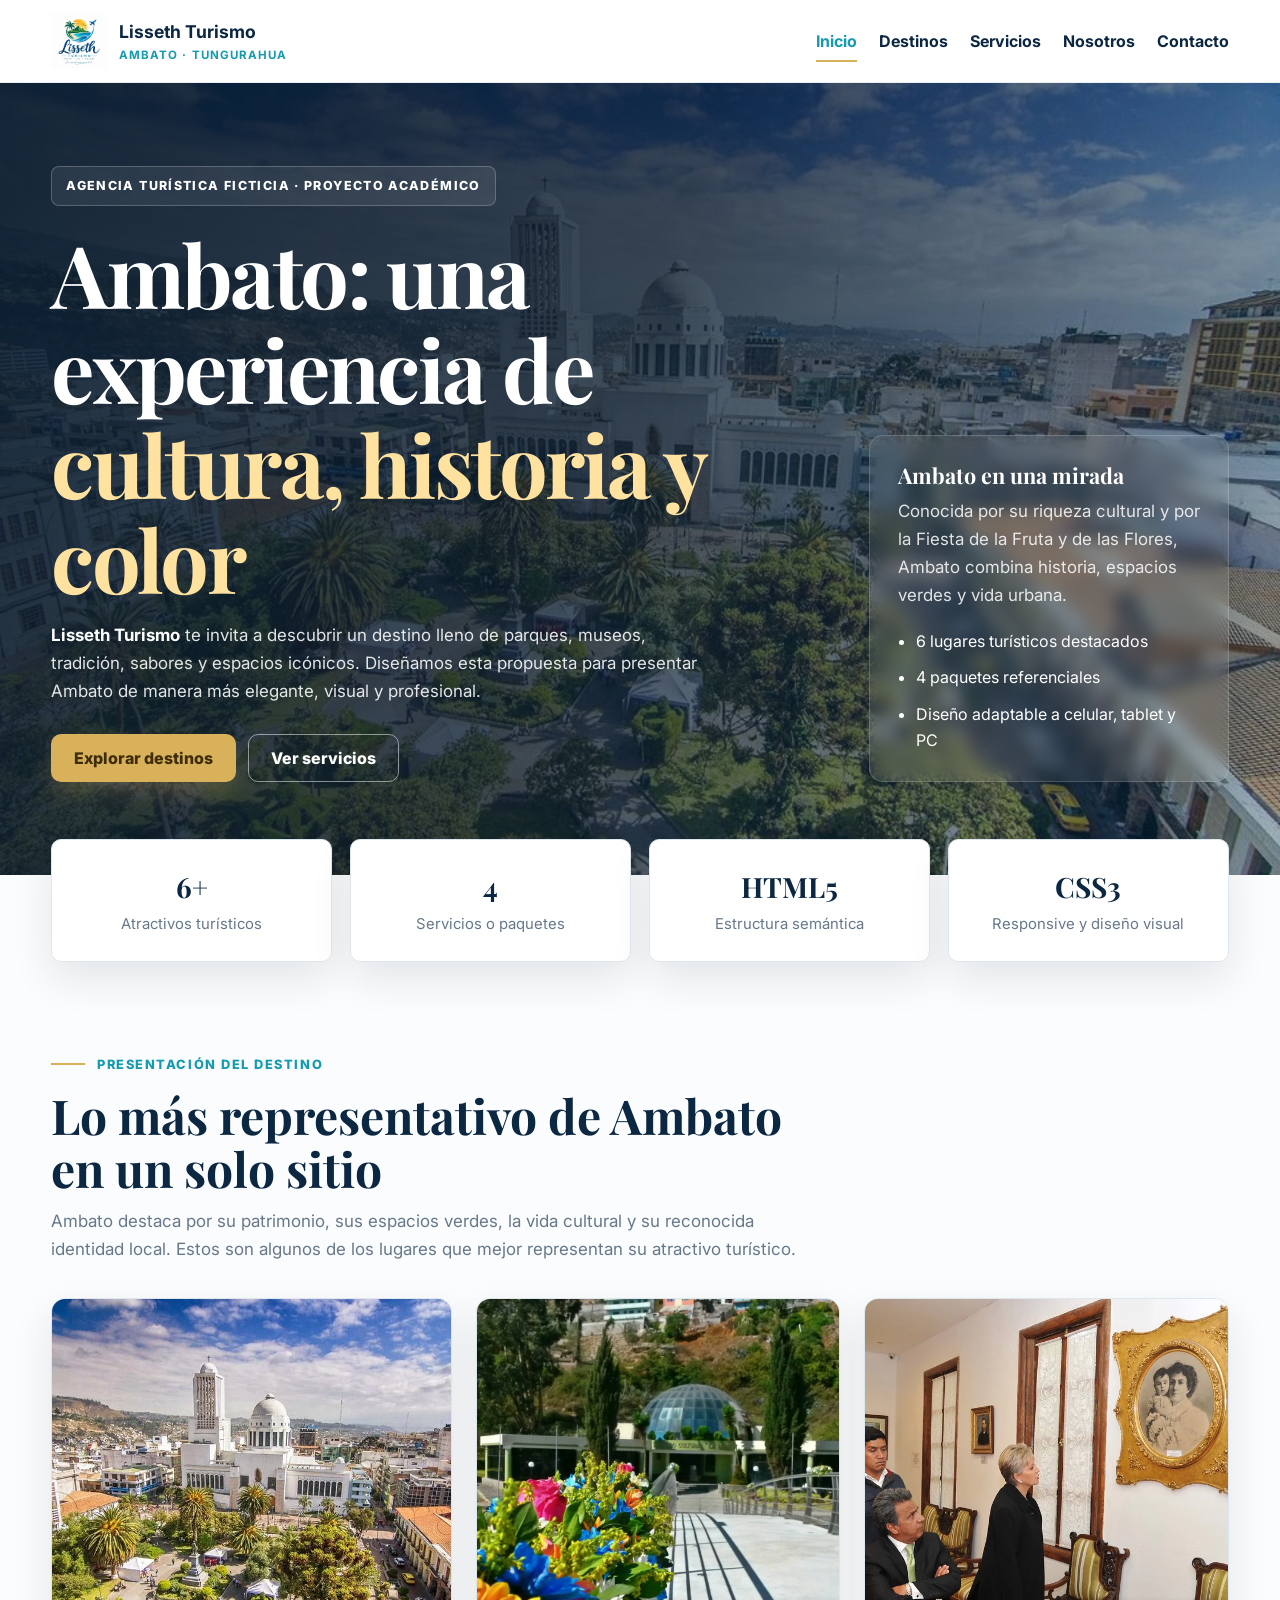
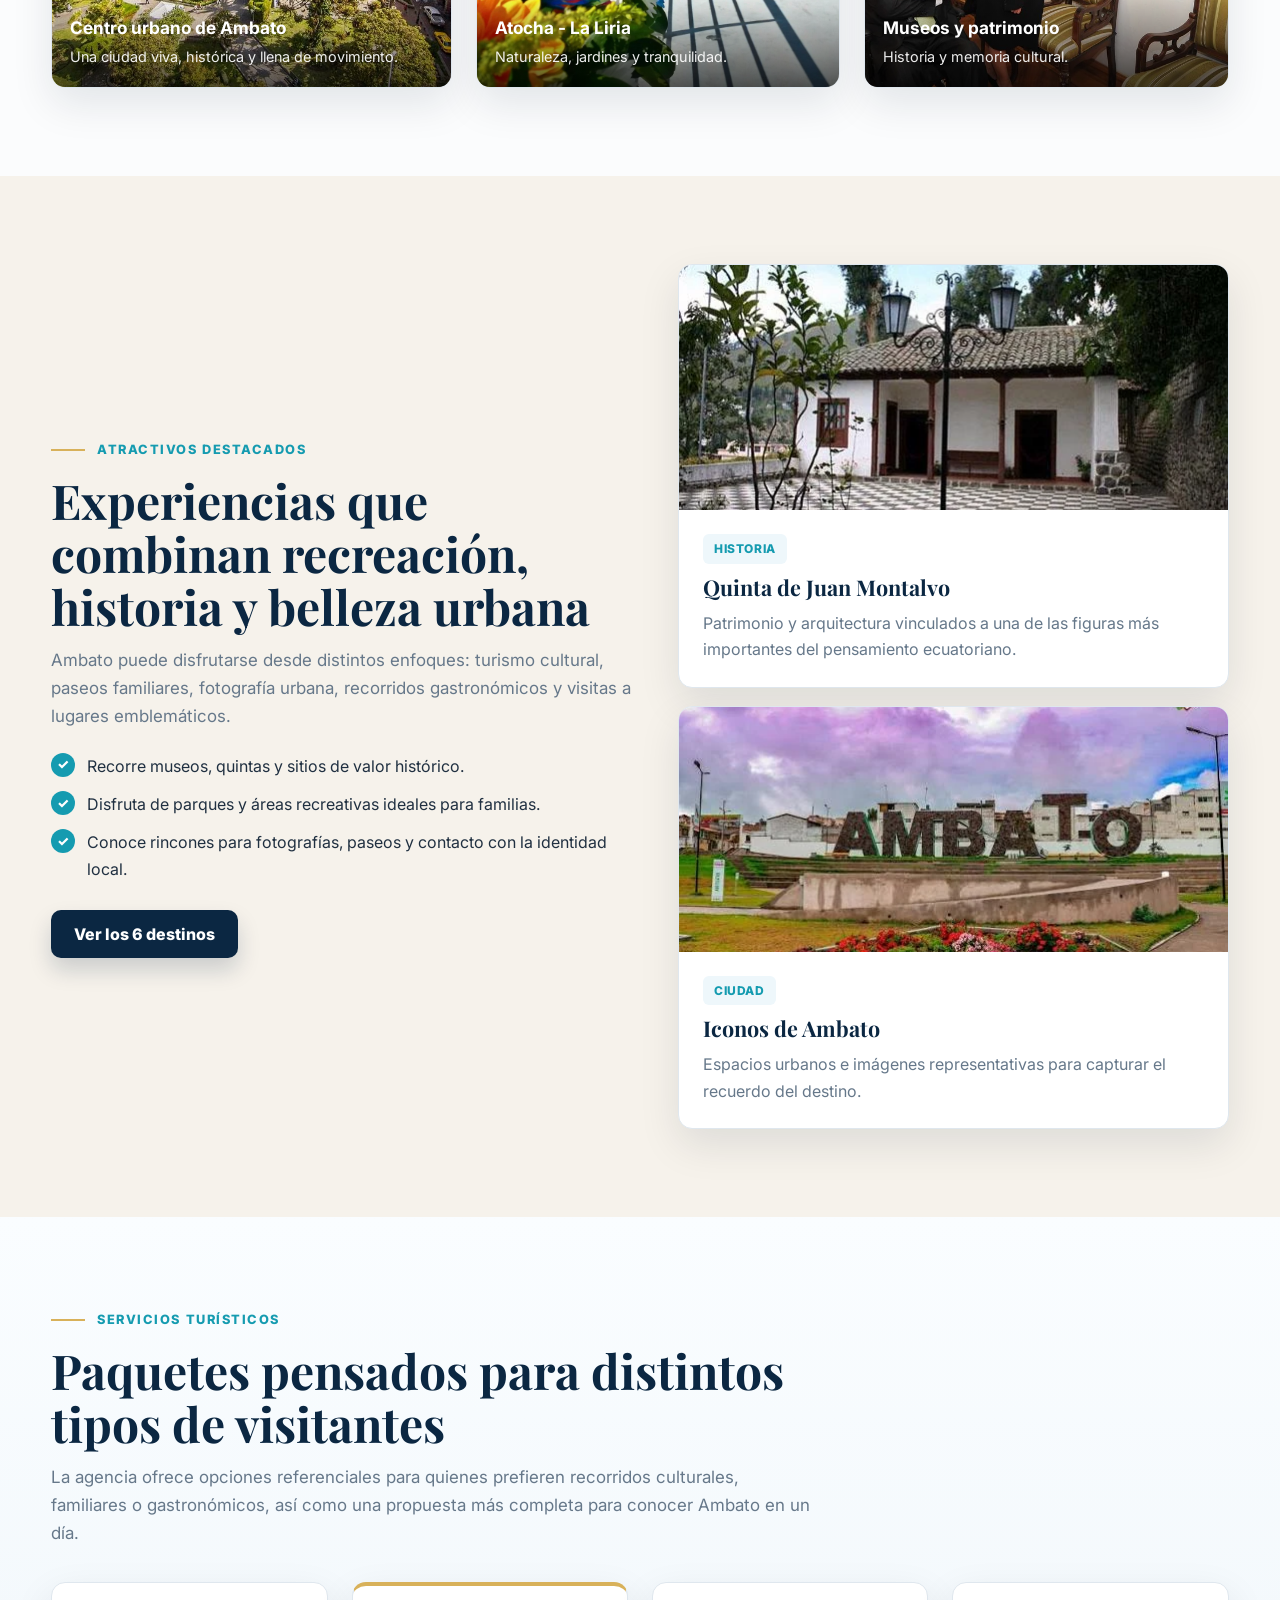
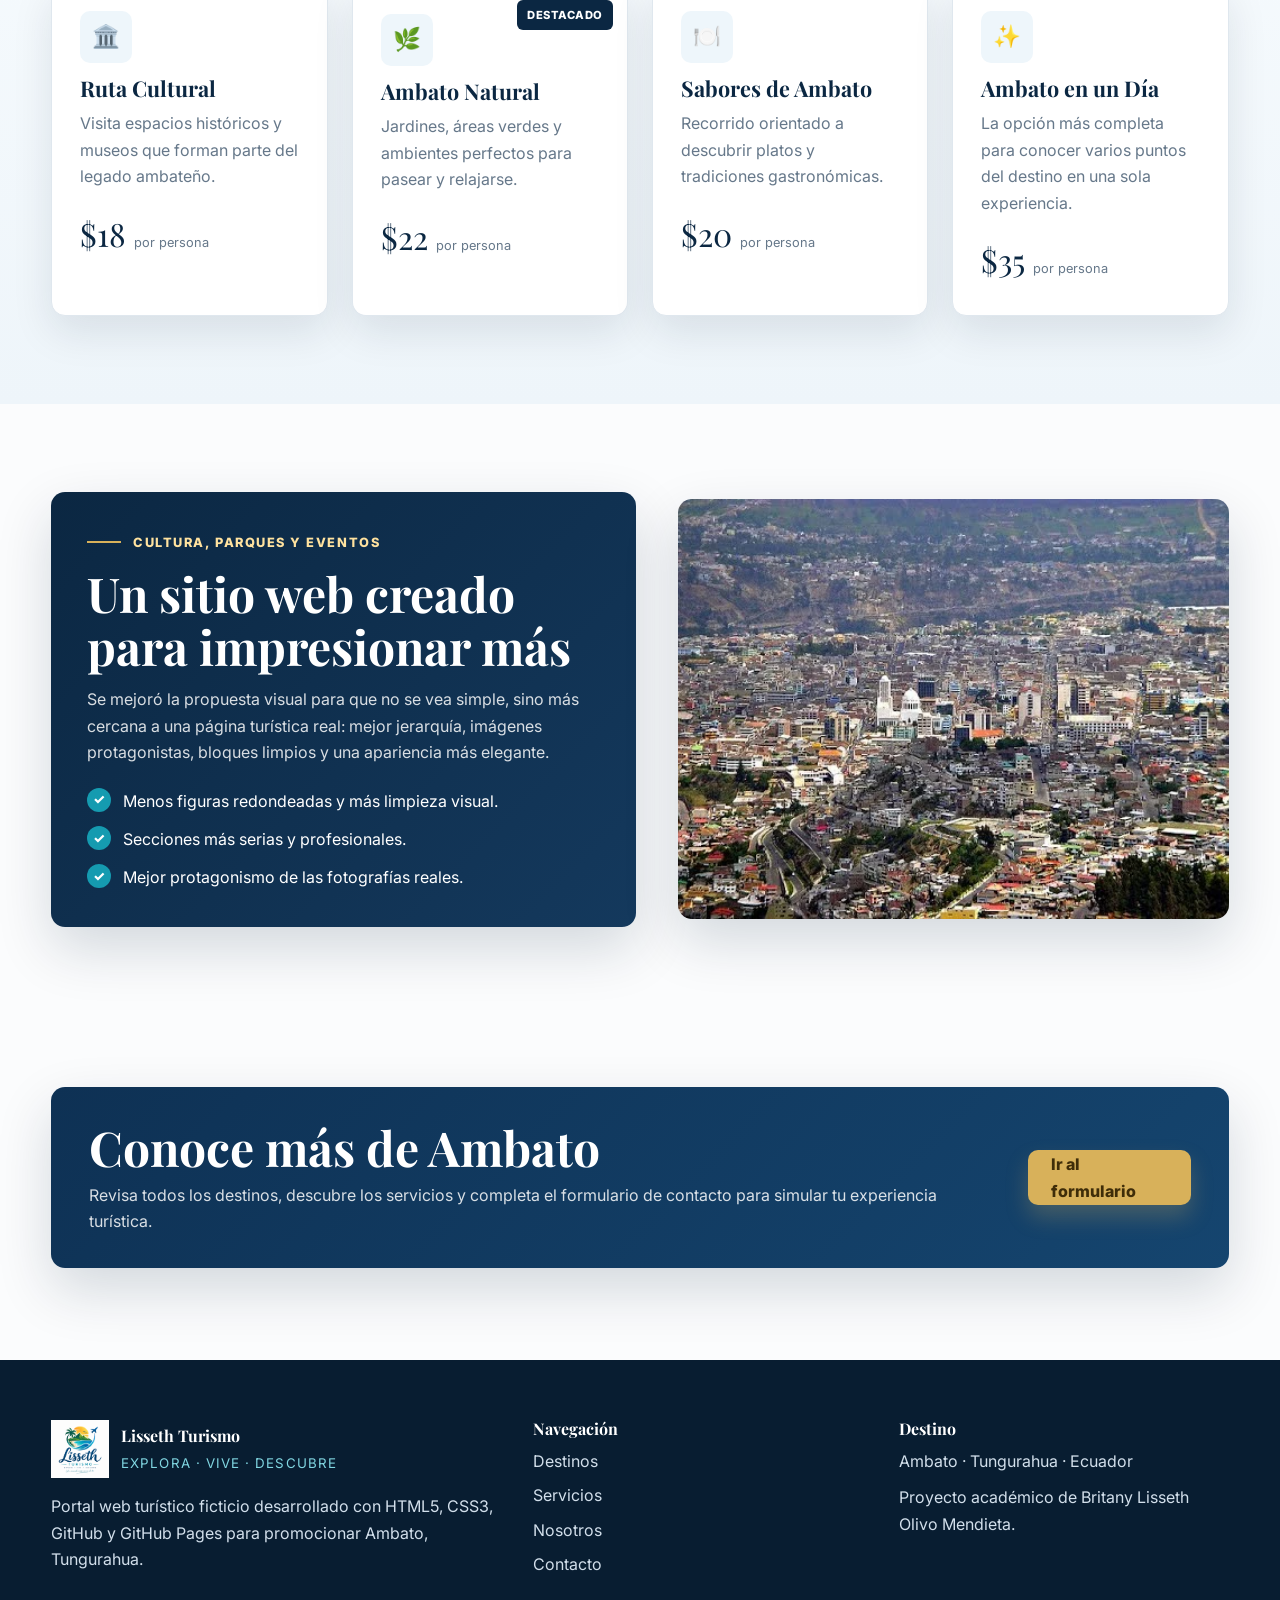
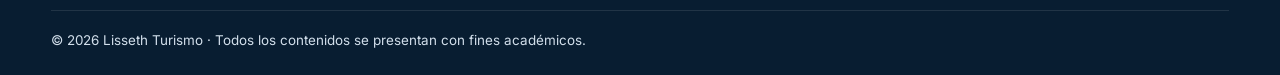
==== agencia-turismo/index.html @ 011543d7 "Add files via upload" ====
<!DOCTYPE html>
<html lang="es">
<head>
  <meta charset="UTF-8">
  <meta name="viewport" content="width=device-width, initial-scale=1.0">
  <meta name="description" content="Lisseth Turismo, agencia turística ficticia enfocada en Ambato, Tungurahua. Explora cultura, parques, gastronomía, museos y eventos.">
  <title>Lisseth Turismo | Inicio</title>
  <link rel="icon" href="images/logo.png" type="image/png">
  <link rel="stylesheet" href="css/styles.css">
</head>
<body>
  <a class="skip-link" href="#contenido">Saltar al contenido</a>
  <header class="site-header">
    <div class="container navbar">
      <a class="brand" href="index.html" aria-label="Ir al inicio de Lisseth Turismo">
        <img src="images/logo.png" alt="Logotipo de Lisseth Turismo">
        <span><strong>Lisseth Turismo</strong><small>Ambato · Tungurahua</small></span>
      </a>
      <nav aria-label="Navegación principal">
        <ul class="nav-links">
          <li><a class="active" href="index.html">Inicio</a></li>
          <li><a href="destinos.html">Destinos</a></li>
          <li><a href="servicios.html">Servicios</a></li>
          <li><a href="nosotros.html">Nosotros</a></li>
          <li><a href="contacto.html">Contacto</a></li>
        </ul>
      </nav>
    </div>
  </header>

  <main id="contenido">
    <section class="hero-home">
      <div class="container hero-grid">
        <div>
          <span class="hero-badge">Agencia turística ficticia · Proyecto académico</span>
          <h1>Ambato: una experiencia de <span>cultura, historia y color</span></h1>
          <p><strong style="color:#fff;">Lisseth Turismo</strong> te invita a descubrir un destino lleno de parques, museos, tradición, sabores y espacios icónicos. Diseñamos esta propuesta para presentar Ambato de manera más elegante, visual y profesional.</p>
          <div class="hero-actions">
            <a class="btn btn-primary" href="destinos.html">Explorar destinos</a>
            <a class="btn btn-outline" href="servicios.html">Ver servicios</a>
          </div>
        </div>
        <aside class="hero-panel">
          <h3>Ambato en una mirada</h3>
          <p>Conocida por su riqueza cultural y por la Fiesta de la Fruta y de las Flores, Ambato combina historia, espacios verdes y vida urbana.</p>
          <ul>
            <li>6 lugares turísticos destacados</li>
            <li>4 paquetes referenciales</li>
            <li>Diseño adaptable a celular, tablet y PC</li>
          </ul>
        </aside>
      </div>
    </section>

    <section class="stats-wrap" aria-label="Resumen del destino">
      <div class="container stats-grid">
        <article class="stat-card"><strong>6+</strong><span>Atractivos turísticos</span></article>
        <article class="stat-card"><strong>4</strong><span>Servicios o paquetes</span></article>
        <article class="stat-card"><strong>HTML5</strong><span>Estructura semántica</span></article>
        <article class="stat-card"><strong>CSS3</strong><span>Responsive y diseño visual</span></article>
      </div>
    </section>

    <section class="section">
      <div class="container">
        <div class="section-heading">
          <span class="eyebrow">Presentación del destino</span>
          <h2>Lo más representativo de Ambato en un solo sitio</h2>
          <p class="lead">Ambato destaca por su patrimonio, sus espacios verdes, la vida cultural y su reconocida identidad local. Estos son algunos de los lugares que mejor representan su atractivo turístico.</p>
        </div>

        <div class="gallery-grid">
          <article class="gallery-tile large">
            <img src="images/hero.webp" alt="Vista principal de Ambato">
            <div class="overlay"><strong>Centro urbano de Ambato</strong><span>Una ciudad viva, histórica y llena de movimiento.</span></div>
          </article>
          <article class="gallery-tile">
            <img src="images/destino1.webp" alt="Jardín Botánico Atocha La Liria">
            <div class="overlay"><strong>Atocha - La Liria</strong><span>Naturaleza, jardines y tranquilidad.</span></div>
          </article>
          <article class="gallery-tile">
            <img src="images/destino2.webp" alt="Casa Museo Juan León Mera">
            <div class="overlay"><strong>Museos y patrimonio</strong><span>Historia y memoria cultural.</span></div>
          </article>
        </div>
      </div>
    </section>

    <section class="section section-soft">
      <div class="container two-col">
        <div>
          <span class="eyebrow">Atractivos destacados</span>
          <h2>Experiencias que combinan recreación, historia y belleza urbana</h2>
          <p class="lead">Ambato puede disfrutarse desde distintos enfoques: turismo cultural, paseos familiares, fotografía urbana, recorridos gastronómicos y visitas a lugares emblemáticos.</p>
          <ul class="check-list">
            <li>Recorre museos, quintas y sitios de valor histórico.</li>
            <li>Disfruta de parques y áreas recreativas ideales para familias.</li>
            <li>Conoce rincones para fotografías, paseos y contacto con la identidad local.</li>
          </ul>
          <a class="btn btn-navy" href="destinos.html">Ver los 6 destinos</a>
        </div>
        <div class="grid-3" style="grid-template-columns:1fr; gap:18px;">
          <article class="card destination-card">
            <div class="card-image"><img src="images/destino3.webp" alt="Quinta de Juan Montalvo"></div>
            <div class="card-content"><span class="card-tag">Historia</span><h3>Quinta de Juan Montalvo</h3><p>Patrimonio y arquitectura vinculados a una de las figuras más importantes del pensamiento ecuatoriano.</p></div>
          </article>
          <article class="card destination-card">
            <div class="card-image"><img src="images/destino6.webp" alt="Letrero de Ambato"></div>
            <div class="card-content"><span class="card-tag">Ciudad</span><h3>Iconos de Ambato</h3><p>Espacios urbanos e imágenes representativas para capturar el recuerdo del destino.</p></div>
          </article>
        </div>
      </div>
    </section>

    <section class="section section-light">
      <div class="container">
        <div class="section-heading">
          <span class="eyebrow">Servicios turísticos</span>
          <h2>Paquetes pensados para distintos tipos de visitantes</h2>
          <p class="lead">La agencia ofrece opciones referenciales para quienes prefieren recorridos culturales, familiares o gastronómicos, así como una propuesta más completa para conocer Ambato en un día.</p>
        </div>
        <div class="grid-4">
          <article class="service-card">
            <div class="feature-icon">🏛️</div>
            <h3>Ruta Cultural</h3>
            <p>Visita espacios históricos y museos que forman parte del legado ambateño.</p>
            <div class="price">$18 <small>por persona</small></div>
          </article>
          <article class="service-card featured">
            <span class="popular">Destacado</span>
            <div class="feature-icon">🌿</div>
            <h3>Ambato Natural</h3>
            <p>Jardines, áreas verdes y ambientes perfectos para pasear y relajarse.</p>
            <div class="price">$22 <small>por persona</small></div>
          </article>
          <article class="service-card">
            <div class="feature-icon">🍽️</div>
            <h3>Sabores de Ambato</h3>
            <p>Recorrido orientado a descubrir platos y tradiciones gastronómicas.</p>
            <div class="price">$20 <small>por persona</small></div>
          </article>
          <article class="service-card">
            <div class="feature-icon">✨</div>
            <h3>Ambato en un Día</h3>
            <p>La opción más completa para conocer varios puntos del destino en una sola experiencia.</p>
            <div class="price">$35 <small>por persona</small></div>
          </article>
        </div>
      </div>
    </section>

    <section class="section">
      <div class="container two-col">
        <div class="promo-panel">
          <span class="eyebrow" style="color:#ffe29f;">Cultura, parques y eventos</span>
          <h2>Un sitio web creado para impresionar más</h2>
          <p>Se mejoró la propuesta visual para que no se vea simple, sino más cercana a una página turística real: mejor jerarquía, imágenes protagonistas, bloques limpios y una apariencia más elegante.</p>
          <ul class="check-list" style="margin-bottom:0;">
            <li style="color:#fff;">Menos figuras redondeadas y más limpieza visual.</li>
            <li style="color:#fff;">Secciones más serias y profesionales.</li>
            <li style="color:#fff;">Mejor protagonismo de las fotografías reales.</li>
          </ul>
        </div>
        <div class="media-panel">
          <img src="images/destino5.webp" alt="Vista panorámica de Ambato">
        </div>
      </div>
    </section>

    <section class="cta">
      <div class="container">
        <div class="cta-box">
          <div>
            <h2>Conoce más de Ambato</h2>
            <p>Revisa todos los destinos, descubre los servicios y completa el formulario de contacto para simular tu experiencia turística.</p>
          </div>
          <a class="btn btn-primary" href="contacto.html">Ir al formulario</a>
        </div>
      </div>
    </section>
  </main>

  <footer class="site-footer">
    <div class="container">
      <div class="footer-grid">
        <div>
          <div class="footer-brand">
            <img src="images/logo.png" alt="Logo de Lisseth Turismo">
            <span><strong>Lisseth Turismo</strong><small>Explora · Vive · Descubre</small></span>
          </div>
          <p style="margin-top:15px;">Portal web turístico ficticio desarrollado con HTML5, CSS3, GitHub y GitHub Pages para promocionar Ambato, Tungurahua.</p>
        </div>
        <div>
          <h3>Navegación</h3>
          <ul class="footer-links">
            <li><a href="destinos.html">Destinos</a></li>
            <li><a href="servicios.html">Servicios</a></li>
            <li><a href="nosotros.html">Nosotros</a></li>
            <li><a href="contacto.html">Contacto</a></li>
          </ul>
        </div>
        <div>
          <h3>Destino</h3>
          <p>Ambato · Tungurahua · Ecuador</p>
          <p style="margin-top:10px;">Proyecto académico de Britany Lisseth Olivo Mendieta.</p>
        </div>
      </div>
      <p class="copyright">© 2026 Lisseth Turismo · Todos los contenidos se presentan con fines académicos.</p>
    </div>
  </footer>
</body>
</html>
---- agencia-turismo/css/styles.css ----
@import url('https://fonts.googleapis.com/css2?family=Inter:wght@400;500;600;700;800&family=Playfair+Display:wght@600;700;800&display=swap');

:root{
  --navy:#0b2742;
  --navy-2:#14395d;
  --teal:#159bb0;
  --gold:#d8b15a;
  --sand:#f6f2eb;
  --white:#ffffff;
  --text:#203041;
  --muted:#66788a;
  --line:#dfe7ee;
  --shadow:0 16px 40px rgba(7, 30, 53, .10);
  --shadow-lg:0 22px 55px rgba(7, 30, 53, .16);
  --radius:14px;
  --radius-sm:10px;
  --max:1180px;
}

*{margin:0;padding:0;box-sizing:border-box}
html{scroll-behavior:smooth}
body{
  font-family:'Inter',Arial,sans-serif;
  color:var(--text);
  background:#fbfcfd;
  line-height:1.65;
  overflow-x:hidden;
}
img{width:100%;display:block;object-fit:cover}
a{text-decoration:none;color:inherit}
ul{padding-left:1.15rem}
p{color:var(--muted)}
h1,h2,h3,h4{font-family:'Playfair Display',serif;color:var(--navy);line-height:1.1}
h1{font-size:clamp(2.9rem,7vw,5.4rem)}
h2{font-size:clamp(2rem,4vw,3rem);margin-bottom:14px}
h3{font-size:1.35rem;margin-bottom:10px}

.container{width:min(92%,var(--max));margin:0 auto}
.section{padding:88px 0}
.section-soft{background:var(--sand)}
.section-light{background:linear-gradient(180deg,#fafdff,#eef5fa)}
.section-heading{max-width:760px;margin-bottom:34px}
.eyebrow{
  display:inline-block;
  color:var(--teal);
  font-size:.8rem;
  letter-spacing:.12em;
  text-transform:uppercase;
  font-weight:800;
  margin-bottom:14px;
  position:relative;
  padding-left:46px;
}
.eyebrow::before{
  content:"";
  position:absolute;
  left:0;top:50%;transform:translateY(-50%);
  width:34px;height:2px;background:var(--gold);
}
.lead{font-size:1.06rem;max-width:760px}
.skip-link{position:absolute;left:-9999px;top:10px;z-index:10000;background:var(--gold);padding:10px 14px;border-radius:8px;font-weight:700;color:#3f2d09}
.skip-link:focus{left:10px}

.site-header{
  position:sticky;top:0;z-index:1000;
  background:rgba(255,255,255,.92);
  backdrop-filter:blur(10px);
  border-bottom:1px solid rgba(11,39,66,.08);
}
.navbar{min-height:82px;display:flex;align-items:center;justify-content:space-between;gap:20px}
.brand{display:flex;align-items:center;gap:12px}
.brand img{width:56px;height:56px;object-fit:contain}
.brand strong{display:block;font-size:1.1rem;color:var(--navy)}
.brand small{display:block;color:var(--teal);font-size:.72rem;letter-spacing:.09em;text-transform:uppercase;font-weight:700}
.nav-links{list-style:none;padding-left:0;display:flex;align-items:center;gap:22px}
.nav-links a{font-weight:700;color:var(--navy);padding:6px 0;position:relative;transition:.2s ease}
.nav-links a::after{
  content:"";position:absolute;left:0;bottom:-5px;width:0;height:2px;background:var(--gold);transition:.25s ease
}
.nav-links a:hover::after,.nav-links a.active::after{width:100%}
.nav-links a:hover,.nav-links a.active{color:var(--teal)}

.btn{
  display:inline-flex;align-items:center;justify-content:center;min-height:48px;padding:0 22px;border-radius:10px;font-weight:800;border:1px solid transparent;cursor:pointer;transition:.25s ease
}
.btn:hover{transform:translateY(-2px)}
.btn-primary{background:var(--gold);color:#3f2d09;box-shadow:0 12px 22px rgba(216,177,90,.25)}
.btn-outline{border-color:rgba(255,255,255,.5);color:#fff;background:transparent}
.btn-outline:hover{background:rgba(255,255,255,.08)}
.btn-navy{background:var(--navy);color:#fff;box-shadow:0 12px 22px rgba(11,39,66,.18)}
.btn-navy:hover{background:var(--navy-2)}

a:focus-visible,button:focus-visible,input:focus-visible,select:focus-visible,textarea:focus-visible{
  outline:3px solid rgba(216,177,90,.45);outline-offset:2px
}

.hero-home{
  color:#fff;
  min-height:88vh;
  display:grid;align-items:center;
  background:
   linear-gradient(110deg, rgba(8,27,46,.92), rgba(8,27,46,.78) 46%, rgba(12,68,104,.38)),
   url('../images/hero.webp') center/cover no-repeat;
}
.hero-grid{
  display:grid;grid-template-columns:1.15fr .85fr;gap:34px;align-items:end;
  padding:80px 0 90px
}
.hero-badge{
  display:inline-block;padding:9px 14px;border:1px solid rgba(255,255,255,.22);background:rgba(255,255,255,.08);font-size:.78rem;font-weight:800;text-transform:uppercase;letter-spacing:.11em;margin-bottom:20px;border-radius:8px
}
.hero-home h1{color:#fff;margin-bottom:16px;letter-spacing:-.03em}
.hero-home h1 span{color:#ffe29f}
.hero-home p{color:rgba(255,255,255,.88);max-width:670px;font-size:1.06rem}
.hero-actions{display:flex;gap:12px;flex-wrap:wrap;margin-top:28px}
.hero-panel{
  justify-self:end;max-width:360px;padding:28px;border:1px solid rgba(255,255,255,.16);background:rgba(255,255,255,.08);backdrop-filter:blur(8px);border-radius:var(--radius);box-shadow:var(--shadow-lg)
}
.hero-panel h3{color:#fff}
.hero-panel p{color:rgba(255,255,255,.85)}
.hero-panel ul{margin-top:18px;color:#fff}
.hero-panel li+li{margin-top:10px}

.stats-wrap{margin-top:-36px;position:relative;z-index:5}
.stats-grid{display:grid;grid-template-columns:repeat(4,1fr);gap:18px}
.stat-card{
  background:#fff;border:1px solid var(--line);padding:24px 18px;box-shadow:var(--shadow);border-radius:var(--radius-sm);text-align:center
}
.stat-card strong{display:block;font-family:'Playfair Display',serif;color:var(--navy);font-size:1.75rem}
.stat-card span{font-size:.93rem;color:var(--muted)}

.grid-3,.grid-4,.feature-grid,.info-grid,.value-grid,.gallery-grid{display:grid;gap:24px}
.grid-3{grid-template-columns:repeat(3,1fr)}
.grid-4{grid-template-columns:repeat(4,1fr)}
.feature-grid{grid-template-columns:repeat(3,1fr)}
.info-grid{grid-template-columns:repeat(3,1fr)}
.value-grid{grid-template-columns:repeat(4,1fr)}
.gallery-grid{grid-template-columns:1.1fr 1fr 1fr}

.card,.service-card,.info-card,.value-card,.quote-card,.gallery-tile,.form-card{
  background:#fff;border:1px solid var(--line);box-shadow:var(--shadow);border-radius:var(--radius)
}
.destination-card{overflow:hidden;transition:.28s ease}
.destination-card:hover,.service-card:hover,.info-card:hover,.value-card:hover{transform:translateY(-6px);box-shadow:var(--shadow-lg)}
.card-image{height:245px;overflow:hidden;position:relative;background:#dbe7ef}
.card-image img{height:100%;transition:transform .45s ease}
.destination-card:hover .card-image img{transform:scale(1.06)}
.card-content{padding:24px}
.card-tag{
  display:inline-block;padding:5px 11px;background:#eef7fb;color:var(--teal);font-size:.75rem;font-weight:800;letter-spacing:.05em;text-transform:uppercase;border-radius:6px;margin-bottom:12px
}
.card-meta{margin-top:16px;padding-top:16px;border-top:1px dashed #ccd9e4;font-size:.92rem;color:var(--muted)}
.card-meta strong{color:var(--navy)}

.two-col{display:grid;grid-template-columns:1.03fr .97fr;gap:42px;align-items:center}
.media-panel,.promo-panel{border-radius:var(--radius);overflow:hidden;box-shadow:var(--shadow-lg)}
.media-panel img{height:100%;min-height:420px}
.promo-panel{padding:36px;background:linear-gradient(135deg,var(--navy),var(--navy-2));color:#fff;border:0}
.promo-panel h2,.promo-panel h3{color:#fff}
.promo-panel p{color:rgba(255,255,255,.84)}
.check-list{list-style:none;padding-left:0;display:grid;gap:12px;margin:22px 0 28px}
.check-list li{display:flex;gap:12px;align-items:flex-start}
.check-list li::before{content:'✓';width:24px;height:24px;flex:0 0 24px;border-radius:50%;display:grid;place-items:center;background:var(--teal);color:#fff;font-size:.85rem;font-weight:800}

.feature-card{padding:26px}
.feature-icon{width:52px;height:52px;border-radius:10px;display:grid;place-items:center;background:#eef6fb;font-size:1.4rem;margin-bottom:14px}
.service-card{padding:28px;position:relative}
.service-card.featured{border-top:4px solid var(--gold)}
.popular{position:absolute;top:14px;right:14px;background:var(--navy);color:#fff;font-size:.7rem;font-weight:800;padding:6px 10px;border-radius:6px;letter-spacing:.05em;text-transform:uppercase}
.price{margin-top:18px;font-family:'Playfair Display',serif;font-size:2rem;color:var(--navy)}
.price small{font-family:'Inter',sans-serif;color:var(--muted);font-size:.8rem}
.service-card ul{margin-top:16px;color:var(--muted)}

.gallery-tile{overflow:hidden;position:relative;min-height:240px}
.gallery-tile.large{min-height:390px}
.gallery-tile img{height:100%}
.gallery-tile .overlay{
  position:absolute;left:0;right:0;bottom:0;padding:18px;background:linear-gradient(180deg,rgba(0,0,0,0),rgba(0,0,0,.66));color:#fff
}
.gallery-tile .overlay strong{display:block;font-size:1.08rem}
.gallery-tile .overlay span{font-size:.9rem;opacity:.92}

.highlight-band{padding:30px 32px;border-left:5px solid var(--gold);background:#fff;box-shadow:var(--shadow);border-radius:0 var(--radius) var(--radius) 0}
.highlight-band h3{margin-bottom:8px}

.page-hero{
  color:#fff;padding:104px 0 84px;
  background:linear-gradient(110deg, rgba(8,27,46,.92), rgba(12,57,92,.76)), url('../images/hero.webp') center/cover no-repeat
}
.page-hero h1{color:#fff}
.page-hero p{max-width:720px;color:rgba(255,255,255,.86)}
.breadcrumb{color:#ffd98a;font-size:.9rem;font-weight:700;margin-bottom:12px}

.info-card,.value-card{padding:24px}
.info-card strong,.value-card strong{display:block;color:var(--navy);margin-bottom:7px;font-size:1.02rem}
.quote-card{padding:34px;background:linear-gradient(135deg,var(--navy),var(--navy-2));border:0}
.quote-card h2{color:#fff}
.quote-card p{color:rgba(255,255,255,.86)}

.contact-layout{display:grid;grid-template-columns:.8fr 1.2fr;gap:30px;align-items:start}
.contact-panel{padding:34px;background:linear-gradient(135deg,var(--navy),var(--navy-2));color:#fff;border-radius:var(--radius);box-shadow:var(--shadow-lg)}
.contact-panel h2{color:#fff}
.contact-panel p{color:rgba(255,255,255,.84)}
.contact-row{padding-top:18px;margin-top:18px;border-top:1px solid rgba(255,255,255,.16)}
.contact-row strong{display:block;color:#ffde98;margin-bottom:4px}
.form-card{padding:34px}
.form-grid{display:grid;grid-template-columns:1fr 1fr;gap:18px}
.form-group{display:flex;flex-direction:column;gap:8px}
.form-group.full{grid-column:1 / -1}
label{font-weight:700;color:var(--navy);font-size:.94rem}
input,select,textarea{
  width:100%;padding:13px 14px;border:1px solid #cfdbe5;border-radius:10px;background:#fff;color:var(--text);font:inherit;transition:.2s ease
}
input:hover,select:hover,textarea:hover{border-color:#9bb3c6}
input:focus,select:focus,textarea:focus{outline:none;border-color:var(--teal);box-shadow:0 0 0 4px rgba(21,155,176,.12)}
textarea{min-height:140px;resize:vertical}
.form-note{font-size:.85rem;color:var(--muted);margin:14px 0 20px}

.cta{padding:72px 0}
.cta-box{
  display:flex;align-items:center;justify-content:space-between;gap:24px;padding:34px 38px;border-radius:var(--radius);background:linear-gradient(135deg,#0e3154,#15456f);color:#fff;box-shadow:var(--shadow-lg)
}
.cta-box h2{color:#fff;margin-bottom:8px}
.cta-box p{color:rgba(255,255,255,.84)}

.site-footer{margin-top:20px;padding:60px 0 24px;background:#081d31;color:#d2dfeb}
.footer-grid{display:grid;grid-template-columns:1.35fr 1fr 1fr;gap:36px}
.footer-brand{display:flex;align-items:center;gap:12px}
.footer-brand img{width:58px;height:58px;object-fit:contain}
.footer-brand strong{display:block;color:#fff;font-family:'Playfair Display',serif}
.footer-brand small{color:#81d7e2;text-transform:uppercase;letter-spacing:.08em}
.site-footer h3{color:#fff;font-size:1rem;margin-bottom:10px}
.footer-links{list-style:none;padding-left:0;display:grid;gap:8px}
.footer-links a,.site-footer p{color:#d2dfeb}
.footer-links a:hover{color:#ffe29f}
.copyright{margin-top:32px;padding-top:18px;border-top:1px solid rgba(255,255,255,.1);font-size:.84rem;color:#9fb4c7}

@media (max-width:980px){
  .navbar{flex-direction:column;align-items:flex-start;padding:14px 0}
  .nav-links{flex-wrap:wrap;gap:14px}
  .hero-grid,.two-col,.contact-layout,.cta-box{grid-template-columns:1fr}
  .hero-panel{justify-self:stretch;max-width:none}
  .grid-3,.grid-4,.feature-grid,.info-grid,.value-grid,.gallery-grid,.stats-grid{grid-template-columns:repeat(2,1fr)}
  .footer-grid{grid-template-columns:1fr 1fr}
}
@media (max-width:650px){
  .section{padding:68px 0}
  .nav-links{display:grid;grid-template-columns:1fr 1fr;width:100%;gap:10px}
  .nav-links a{padding:10px;border:1px solid rgba(11,39,66,.08);background:#fff}
  .nav-links a::after{display:none}
  .hero-home{min-height:auto}
  .hero-grid{padding:56px 0 78px}
  .hero-actions .btn,.cta-box .btn{width:100%}
  .grid-3,.grid-4,.feature-grid,.info-grid,.value-grid,.gallery-grid,.stats-grid,.form-grid,.footer-grid{grid-template-columns:1fr}
  .card-image{height:220px}
  .media-panel img{min-height:310px}
  .form-group.full{grid-column:auto}
  .form-card,.contact-panel,.promo-panel,.cta-box{padding:24px}
}
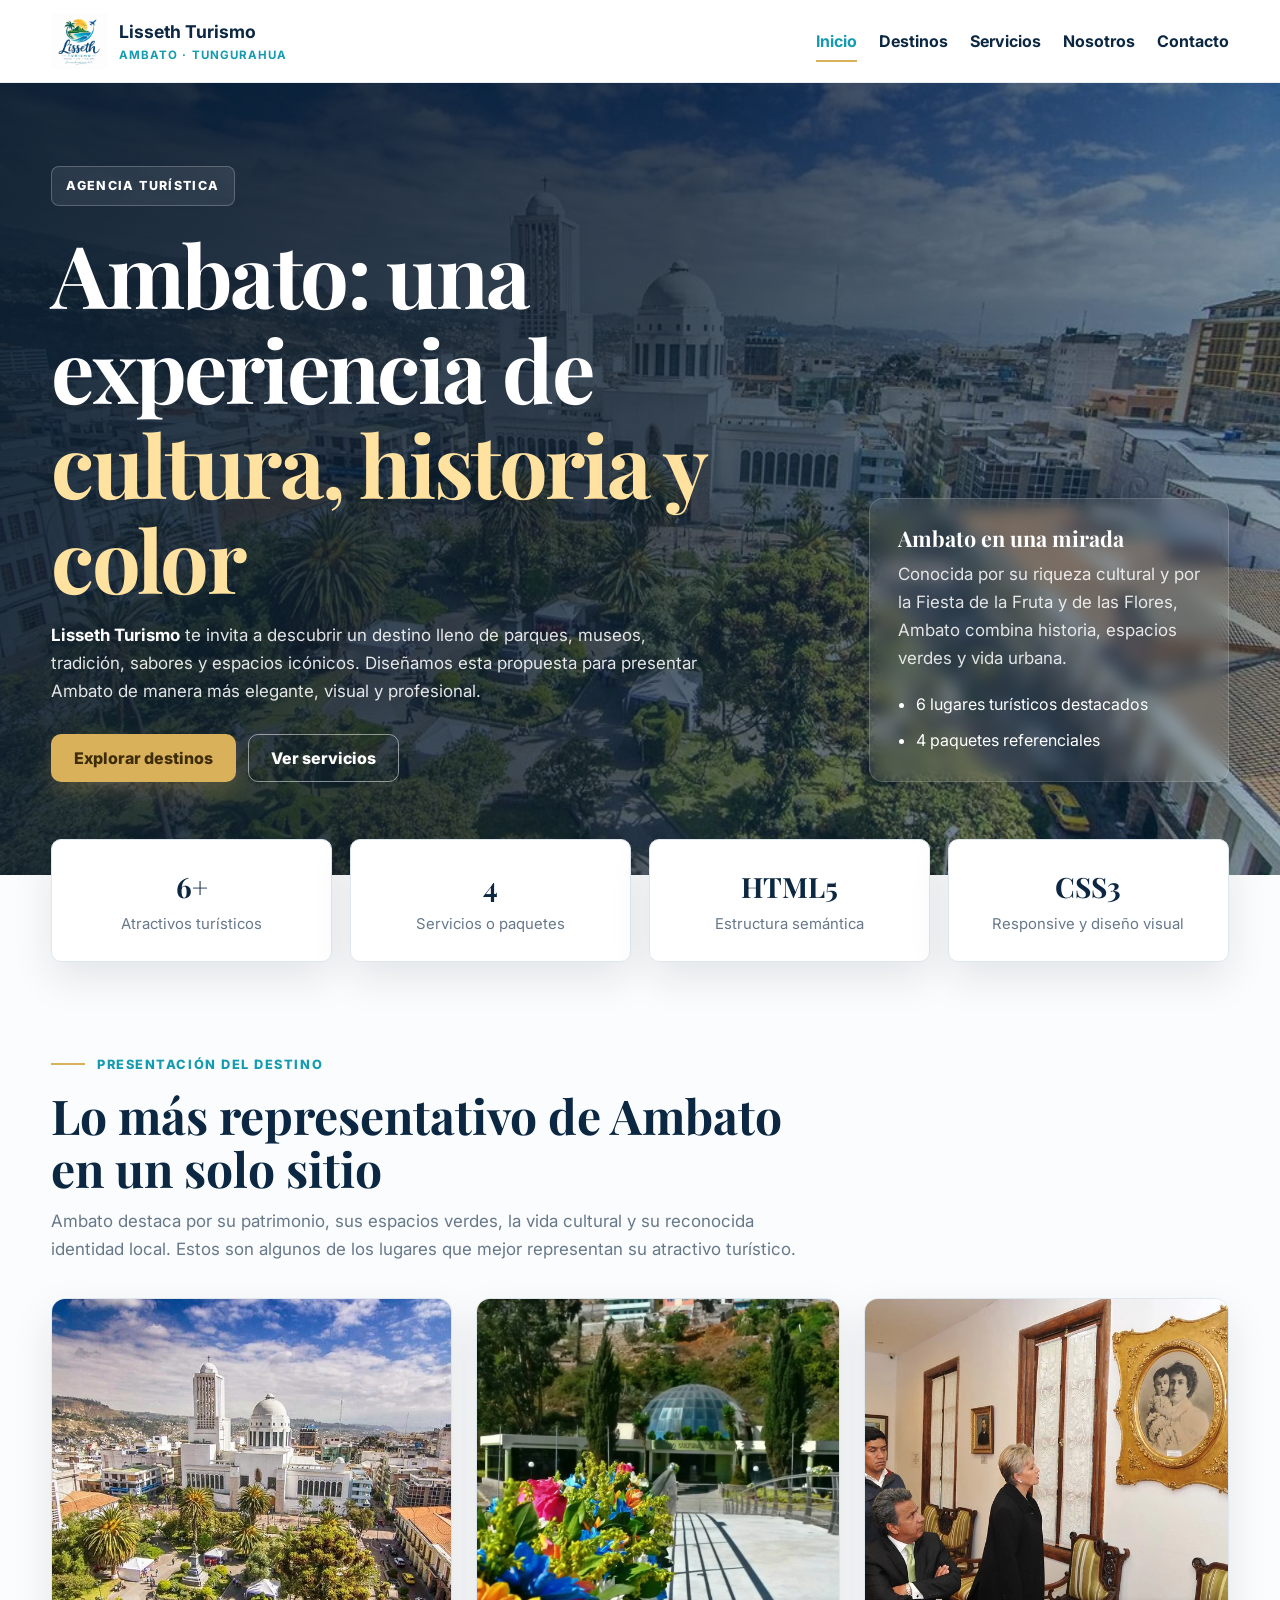
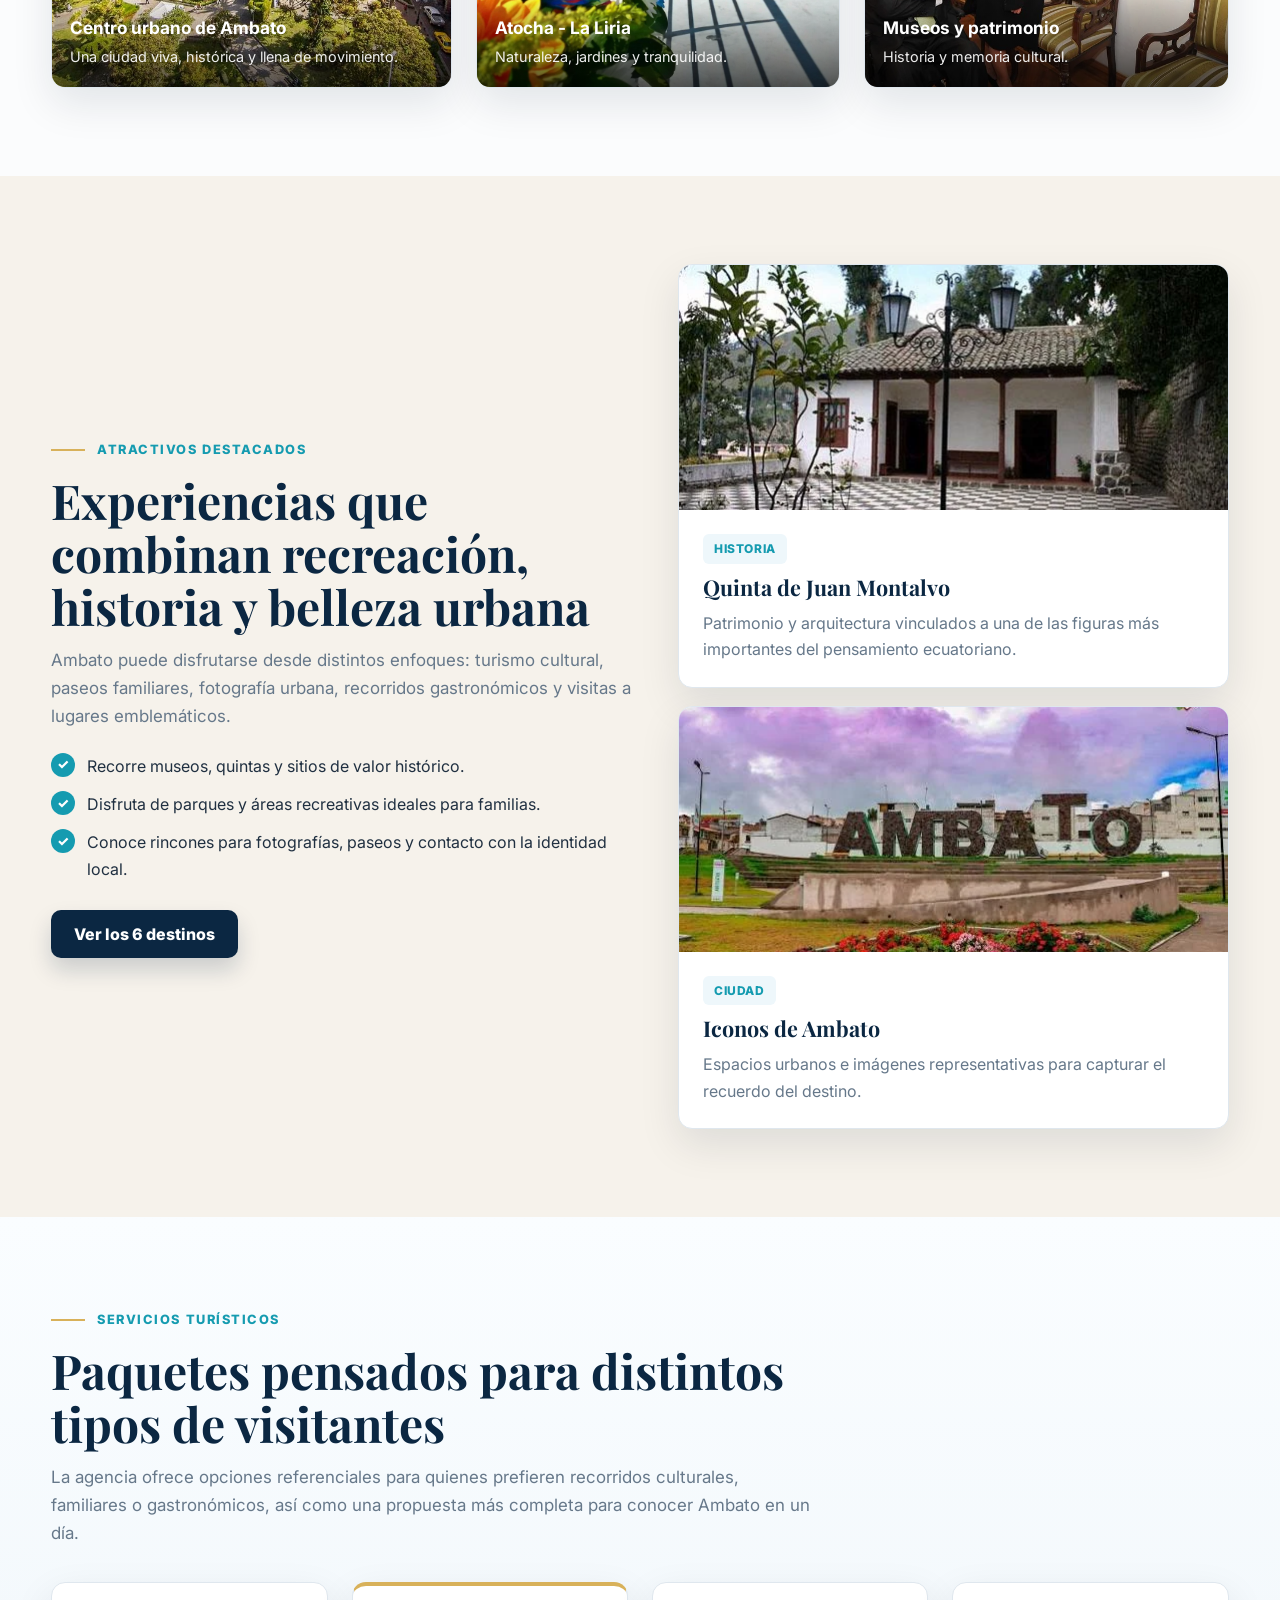
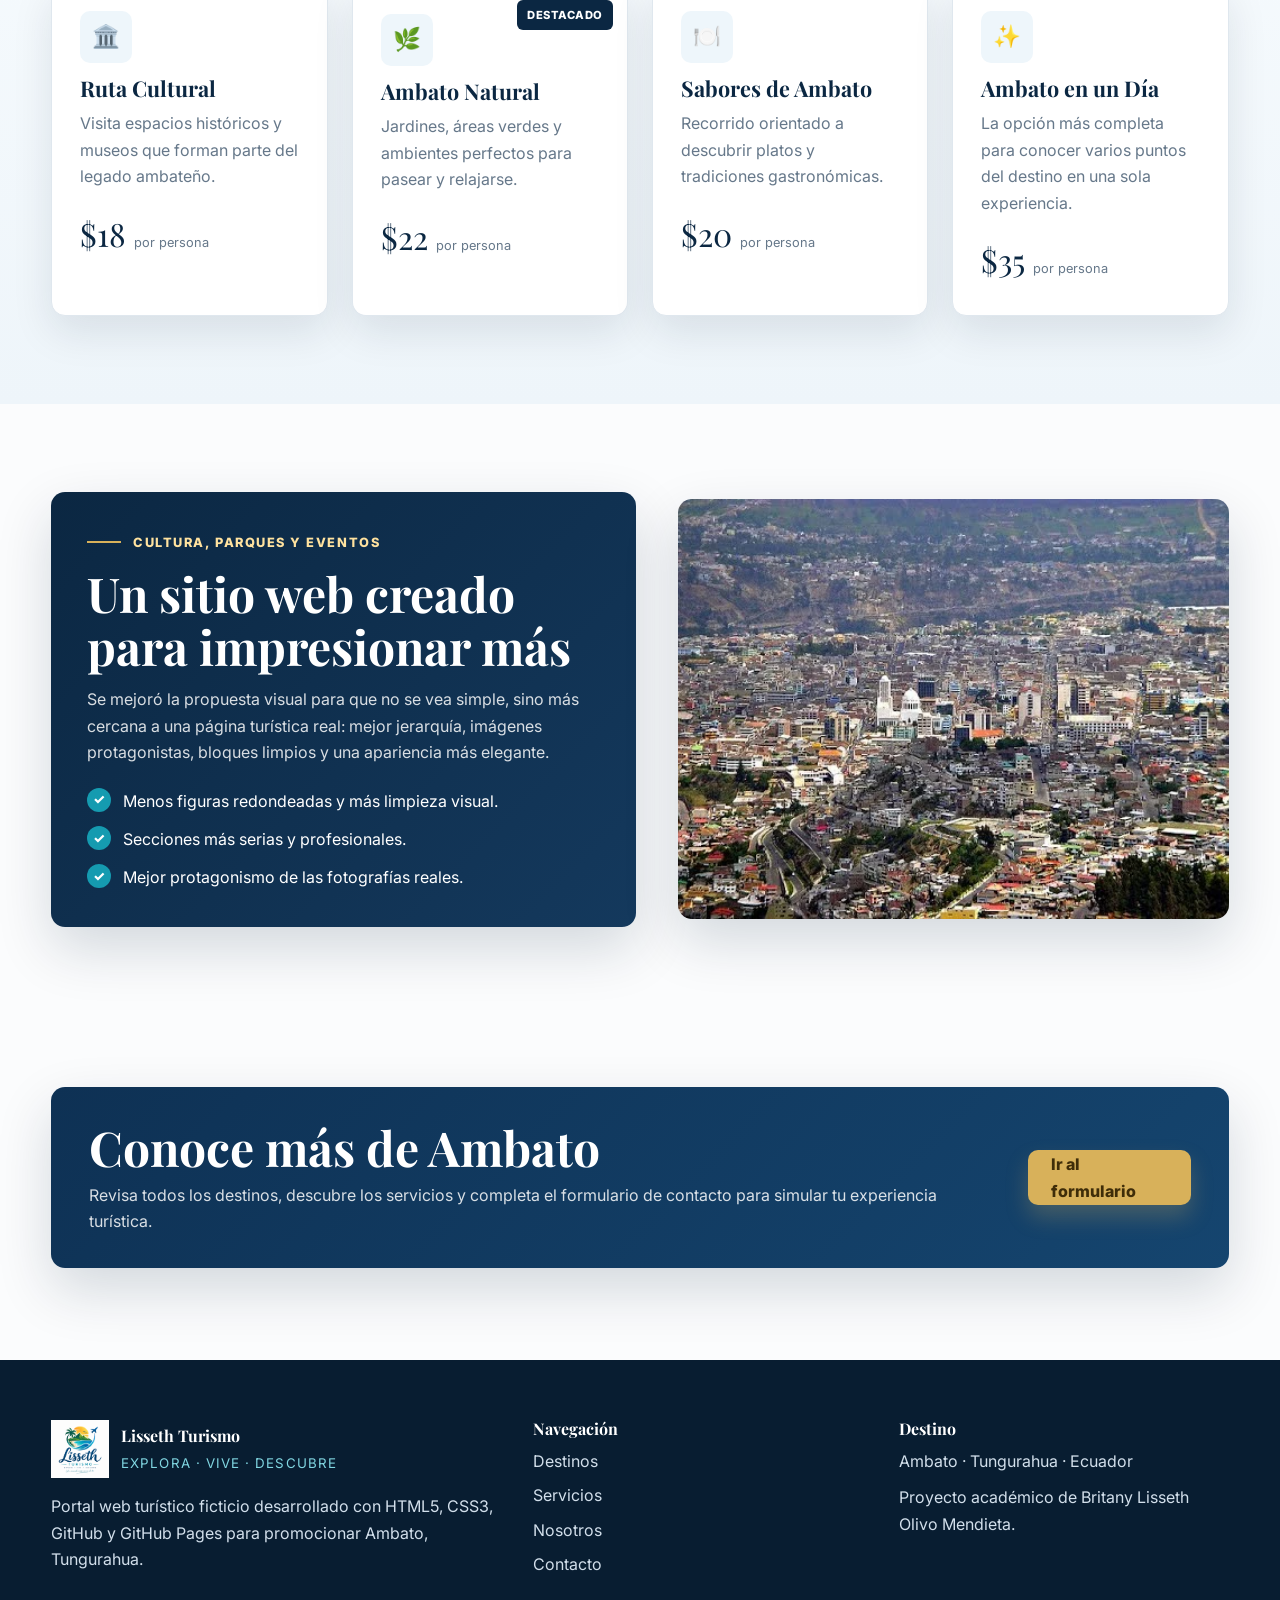
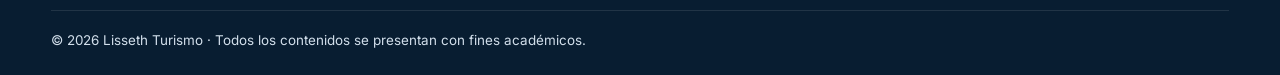
==== commit 8e6fb143: "Update index.html" ====
--- a/agencia-turismo/index.html
+++ b/agencia-turismo/index.html
@@ -32,7 +32,7 @@
     <section class="hero-home">
       <div class="container hero-grid">
         <div>
-          <span class="hero-badge">Agencia turística ficticia · Proyecto académico</span>
+          <span class="hero-badge">Agencia turística</span>
           <h1>Ambato: una experiencia de <span>cultura, historia y color</span></h1>
           <p><strong style="color:#fff;">Lisseth Turismo</strong> te invita a descubrir un destino lleno de parques, museos, tradición, sabores y espacios icónicos. Diseñamos esta propuesta para presentar Ambato de manera más elegante, visual y profesional.</p>
           <div class="hero-actions">
@@ -46,7 +46,6 @@
           <ul>
             <li>6 lugares turísticos destacados</li>
             <li>4 paquetes referenciales</li>
-            <li>Diseño adaptable a celular, tablet y PC</li>
           </ul>
         </aside>
       </div>
